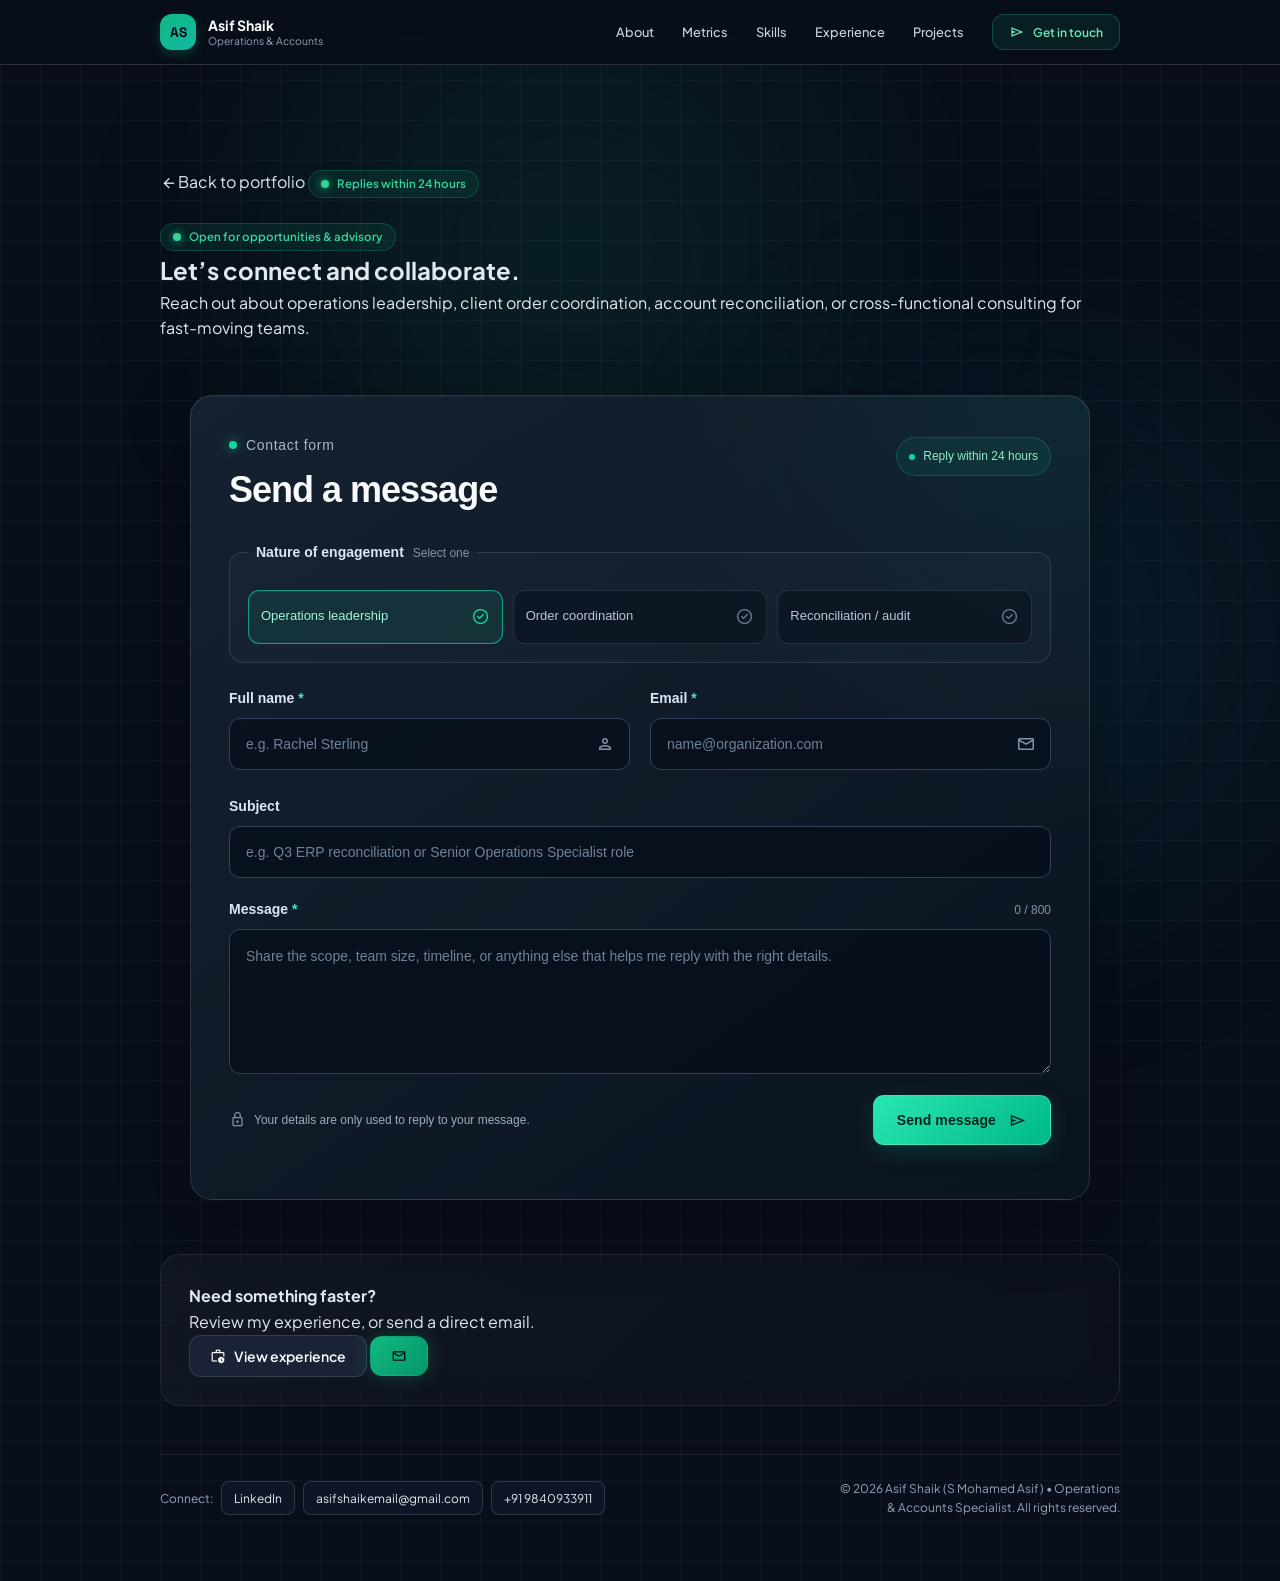
==== contact.html @ ea8ba6cc "Add files via upload" ====
<!DOCTYPE html>
<html lang="en">
<head>
  <meta charset="utf-8">
  <meta name="viewport" content="width=device-width, initial-scale=1">
  <title>Contact | Asif Shaik – Operations &amp; Accounts Specialist</title>
  <meta name="description" content="Get in touch with Asif Shaik for operations leadership, order coordination, or reconciliation work.">

  <link rel="preconnect" href="https://fonts.googleapis.com">
  <link rel="preconnect" href="https://fonts.gstatic.com" crossorigin>
  <link href="https://fonts.googleapis.com/css2?family=Plus+Jakarta+Sans:wght@400;500;600;700;800&family=Space+Grotesk:wght@500;600;700&display=swap" rel="stylesheet">
  <link href="https://fonts.googleapis.com/css2?family=Material+Symbols+Outlined:wght,FILL@100..700,0..1&display=swap" rel="stylesheet">
  <link rel="stylesheet" href="style.css">
  <escape><link rel="stylesheet" href="contact_form.css"></escape>
</head>
<body>
  <a class="skip-link" href="#main">Skip to content</a>
  <div class="glow glow--emerald" aria-hidden="true"></div>
  <div class="glow glow--cyan" aria-hidden="true"></div>

  <!-- NAVBAR -->
  <nav class="navbar" aria-label="Main">
    <div class="navbar__inner container">
      <a class="brand" href="index.html">
        <span class="brand__logo">AS</span>
        <span class="brand__text">
          <strong>Asif Shaik</strong>
          <small>Operations &amp; Accounts</small>
        </span>
      </a>

      <ul class="nav-links" id="nav-links">
        <li><a href="index.html#about">About</a></li>
        <li><a href="index.html#metrics">Metrics</a></li>
        <li><a href="index.html#skills">Skills</a></li>
        <li><a href="index.html#experience">Experience</a></li>
        <li><a href="index.html#projects">Projects</a></li>
        <li class="nav-links__cta">
          <a class="btn btn--outline is-current" href="contact.html" aria-current="page">
            <span class="material-symbols-outlined" aria-hidden="true">send</span>Get in touch
          </a>
        </li>
      </ul>

      <button class="nav-toggle" id="nav-toggle" aria-expanded="false" aria-controls="nav-links" aria-label="Open menu">
        <span class="nav-toggle__bar"></span>
        <span class="nav-toggle__bar"></span>
        <span class="nav-toggle__bar"></span>
      </button>
    </div>
  </nav>

  <div class="container page">
    <main id="main" class="contact">

      <!-- Back link -->
      <div class="contact__top">
        <a class="back-link" href="index.html">
          <span class="material-symbols-outlined" aria-hidden="true">arrow_back</span>Back to portfolio
        </a>
        <span class="status-pill"><span class="status-pill__dot"></span>Replies within 24 hours</span>
      </div>

      <!-- Heading -->
      <section class="contact__intro">
        <span class="status-pill"><span class="status-pill__dot"></span>Open for opportunities &amp; advisory</span>
        <h1>Let’s connect and collaborate.</h1>
        <p>
          Reach out about operations leadership, client order coordination, account reconciliation,
          or cross-functional consulting for fast-moving teams.
        </p>
      </section>

      <!-- Form card -->
      <section class="card form-card" aria-labelledby="form-title">
        <div class="form-card__head">
          <div>
            <p class="form-card__eyebrow"><span class="dot"></span>Contact form</p>
            <h2 id="form-title">Send a message</h2>
          </div>
          <span class="form-card__tag">Reply within 24 hours</span>
        </div>

        <form id="contactForm" novalidate>
          <!-- Nature of engagement -->
          <fieldset class="field field--choices">
            <legend class="field__label">Nature of engagement <span class="field__hint">Select one</span></legend>
            <div class="choices">
              <input type="radio" name="inquiry_type" id="inq-ops" value="Operations Leadership" checked>
              <label for="inq-ops"><span>Operations leadership</span><span class="material-symbols-outlined" aria-hidden="true">check_circle</span></label>

              <input type="radio" name="inquiry_type" id="inq-orders" value="Order Coordination">
              <label for="inq-orders"><span>Order coordination</span><span class="material-symbols-outlined" aria-hidden="true">check_circle</span></label>

              <input type="radio" name="inquiry_type" id="inq-accounts" value="Reconciliation / Audit">
              <label for="inq-accounts"><span>Reconciliation / audit</span><span class="material-symbols-outlined" aria-hidden="true">check_circle</span></label>
            </div>
          </fieldset>

          <!-- Name + email -->
          <div class="field-row">
            <div class="field">
              <label class="field__label" for="fullName">Full name <span class="req" aria-hidden="true">*</span></label>
              <div class="input-wrap">
                <input id="fullName" name="fullName" type="text" placeholder="e.g. Rachel Sterling" autocomplete="name" required>
                <span class="material-symbols-outlined" aria-hidden="true">person</span>
              </div>
              <p class="field__error" id="err-fullName" role="alert"></p>
            </div>

            <div class="field">
              <label class="field__label" for="emailAddress">Email <span class="req" aria-hidden="true">*</span></label>
              <div class="input-wrap">
                <input id="emailAddress" name="emailAddress" type="email" placeholder="name@organization.com" autocomplete="email" required>
                <span class="material-symbols-outlined" aria-hidden="true">mail</span>
              </div>
              <p class="field__error" id="err-emailAddress" role="alert"></p>
            </div>
          </div>

          <!-- Subject -->
          <div class="field">
            <label class="field__label" for="subjectInput">Subject</label>
            <div class="input-wrap">
              <input id="subjectInput" name="subjectInput" type="text" placeholder="e.g. Q3 ERP reconciliation or Senior Operations Specialist role">
            </div>
          </div>

          <!-- Message -->
          <div class="field">
            <div class="field__label field__label--split">
              <label for="messageBody">Message <span class="req" aria-hidden="true">*</span></label>
              <span class="counter" id="charCounter" aria-live="off">0 / 800</span>
            </div>
            <div class="input-wrap">
              <textarea id="messageBody" name="messageBody" rows="5" maxlength="800" placeholder="Share the scope, team size, timeline, or anything else that helps me reply with the right details." required></textarea>
            </div>
            <p class="field__error" id="err-messageBody" role="alert"></p>
          </div>

          <!-- Honeypot: real visitors never see or fill this -->
          <div class="hp" aria-hidden="true">
            <label for="website">Leave this field empty</label>
            <input id="website" name="website" type="text" tabindex="-1" autocomplete="off">
          </div>

          <div class="form-actions">
            <p class="privacy"><span class="material-symbols-outlined" aria-hidden="true">lock</span>Your details are only used to reply to your message.</p>
            <button class="btn btn--primary btn--submit" id="submitBtn" type="submit">
              <span class="btn__label">Send message</span>
              <span class="material-symbols-outlined btn__icon" aria-hidden="true">send</span>
            </button>
          </div>

          <p class="form-status" id="formStatus" role="status" aria-live="polite"></p>
        </form>

    
      </section>

      <!-- Quick links -->
      <section class="card quick">
        <div class="quick__text">
          <span class="quick__logo"></span>
          <div>
            <strong>Need something faster?</strong>
            <p>Review my experience, or send a direct email.</p>
          </div>
        </div>
        <div class="quick__actions">
          <a class="btn btn--secondary" href="index.html#experience"><span class="material-symbols-outlined" aria-hidden="true">work_history</span>View experience</a>
          <a class="btn btn--primary" href="mailto:asifshaikemail@gmail.com?subject=Direct%20Inquiry"><span class="material-symbols-outlined" aria-hidden="true">mail</span></a>
        </div>
      </section>
    </main>

    <!-- FOOTER -->
    <footer class="footer">
      <div class="footer__links">
        <span>Connect:</span>
        <a class="chip-link" href="https://linkedin.com/in/asifshaik4142a816" target="_blank" rel="noopener noreferrer">LinkedIn</a>
        <a class="chip-link" href="mailto:asifshaikemail@gmail.com">asifshaikemail@gmail.com</a>
        <a class="chip-link" href="tel:+919840933911">+91 9840933911</a>
      </div>
      <p>&copy; 2026 Asif Shaik (S Mohamed Asif) &bull; Operations &amp; Accounts Specialist. All rights reserved.</p>
    </footer>
  </div>

  <!-- Success / error toast -->
  <div class="toast" id="toast" role="status" aria-live="polite" hidden>
    <span class="toast__icon"><span class="material-symbols-outlined" id="toastIcon" aria-hidden="true">check_circle</span></span>
    <div>
      <strong id="toastTitle">Message received</strong>
      <p id="toastText">Asif will reply within 24 hours.</p>
    </div>
  </div>

  <script src="script.js"></script>
  <script src="contact.js"></script>
</body>
</html>
---- style.css ----
/* ==========================================================
   Executive Analyst Portfolio – plain CSS
   Based on the Stitch design (dark slate, emerald + cyan glow)
   ========================================================== */

:root {
  --bg: #080e1a;
  --surface: #0f172a;
  --text: #e2e8f0;
  --text-strong: #ffffff;
  --muted: #94a3b8;
  --faint: #475569;

  --emerald: #10b981;
  --emerald-light: #34d399;
  --cyan: #06b6d4;
  --cyan-light: #22d3ee;

  --border: rgba(255, 255, 255, 0.08);
  --border-strong: rgba(255, 255, 255, 0.14);

  --font-body: "Plus Jakarta Sans", system-ui, sans-serif;
  --font-display: "Space Grotesk", "Plus Jakarta Sans", system-ui, sans-serif;

  --radius-sm: 0.5rem;
  --radius-md: 0.75rem;
  --radius-lg: 1rem;

  --ease: cubic-bezier(0.16, 1, 0.3, 1);
  --focus-ring: 0 0 0 3px rgba(6, 182, 212, 0.35);
  --nav-height: 64px;
}

/* ---------- Reset / base ---------- */
*, *::before, *::after { box-sizing: border-box; }

html {
  scroll-behavior: smooth;
  scroll-padding-top: calc(var(--nav-height) + 16px);
}

body {
  margin: 0;
  min-height: 100vh;
  overflow-x: hidden;
  background-color: var(--bg);
  background-image:
    linear-gradient(to right, rgba(255, 255, 255, 0.03) 1px, transparent 1px),
    linear-gradient(to bottom, rgba(255, 255, 255, 0.03) 1px, transparent 1px);
  background-size: 40px 40px;
  color: var(--text);
  font-family: var(--font-body);
  font-size: 1rem;
  line-height: 1.6;
  -webkit-font-smoothing: antialiased;
}

::selection { background: rgba(16, 185, 129, 0.3); color: #6ee7b7; }

h1, h2, h3, p, ul { margin: 0; padding: 0; }
ul { list-style: none; }
a { color: inherit; text-decoration: none; }
img { max-width: 100%; display: block; }

.material-symbols-outlined {
  font-size: 1.1rem;
  line-height: 1;
  vertical-align: middle;
  user-select: none;
}

.container {
  width: 100%;
  max-width: 64rem;
  margin-inline: auto;
  padding-inline: 1.25rem;
}

.page { padding-block: 2.5rem 3rem; }

/* ---------- Focus system ----------
   One shared rule: a smooth ring that fades in on keyboard focus. */
a, button, [tabindex="0"] {
  outline: 2px solid transparent;
  outline-offset: 3px;
  transition:
    outline-color 0.25s var(--ease),
    outline-offset 0.25s var(--ease),
    box-shadow 0.25s var(--ease),
    background-color 0.25s var(--ease),
    border-color 0.25s var(--ease),
    color 0.25s var(--ease),
    transform 0.25s var(--ease);
}

a:focus-visible,
button:focus-visible,
[tabindex="0"]:focus-visible {
  outline-color: var(--cyan);
  outline-offset: 4px;
  box-shadow: var(--focus-ring);
}

.skip-link {
  position: fixed;
  top: 0.75rem;
  left: 0.75rem;
  z-index: 100;
  padding: 0.6rem 1rem;
  border-radius: var(--radius-sm);
  background: var(--emerald);
  color: #022c22;
  font-weight: 700;
  transform: translateY(-200%);
}
.skip-link:focus { transform: translateY(0); }

/* ---------- Ambient glows ---------- */
.glow {
  position: fixed;
  z-index: -1;
  border-radius: 50%;
  filter: blur(128px);
  pointer-events: none;
}
.glow--emerald { top: 0; left: 25%; width: 500px; height: 500px; background: rgba(16, 185, 129, 0.1); }
.glow--cyan { bottom: 2.5rem; right: 2.5rem; width: 450px; height: 450px; background: rgba(6, 182, 212, 0.1); }

/* ==========================================================
   NAVBAR (responsive)
   ========================================================== */
.navbar {
  position: sticky;
  top: 0;
  z-index: 50;
  background: rgba(8, 14, 26, 0.8);
  -webkit-backdrop-filter: blur(20px);
  backdrop-filter: blur(20px);
  border-bottom: 1px solid var(--border-strong);
}

.navbar__inner {
  min-height: var(--nav-height);
  display: flex;
  align-items: center;
  justify-content: space-between;
  gap: 1rem;
}

.brand { display: flex; align-items: center; gap: 0.75rem; border-radius: var(--radius-md); }
.brand__logo {
  display: grid;
  place-items: center;
  width: 2.25rem;
  height: 2.25rem;
  border-radius: var(--radius-md);
  background: linear-gradient(135deg, var(--emerald), #14b8a6);
  color: #020617;
  font: 700 0.85rem var(--font-display);
  box-shadow: 0 4px 12px rgba(16, 185, 129, 0.25);
  transition: transform 0.3s var(--ease);
}
.brand__text { display: flex; flex-direction: column; line-height: 1.15; }
.brand__text strong { color: var(--text-strong); font-size: 0.875rem; transition: color 0.25s; }
.brand__text small { color: var(--muted); font-size: 0.65rem; margin-top: 2px; }
.brand:hover .brand__logo, .brand:focus-visible .brand__logo { transform: scale(1.08); }
.brand:hover strong, .brand:focus-visible strong { color: var(--emerald-light); }

/* Nav links: base = mobile dropdown panel */
.nav-links {
  position: absolute;
  top: 100%;
  left: 0;
  right: 0;
  display: flex;
  flex-direction: column;
  gap: 0.25rem;
  padding: 0.75rem 1.25rem 1.25rem;
  background: rgba(8, 14, 26, 0.97);
  border-bottom: 1px solid var(--border-strong);
  /* hidden state */
  opacity: 0;
  visibility: hidden;
  transform: translateY(-8px);
  transition: opacity 0.3s var(--ease), transform 0.3s var(--ease), visibility 0s linear 0.3s;
}
.nav-links.is-open {
  opacity: 1;
  visibility: visible;
  transform: translateY(0);
  transition-delay: 0s;
}

.nav-links a:not(.btn) {
  position: relative;
  display: block;
  padding: 0.75rem 0.5rem;
  border-radius: var(--radius-sm);
  color: #cbd5e1;
  font-size: 0.95rem;
  font-weight: 500;
}
.nav-links a:not(.btn):hover,
.nav-links a:not(.btn):focus-visible {
  color: var(--emerald-light);
  background: rgba(255, 255, 255, 0.04);
}
.nav-links__cta { margin-top: 0.5rem; }
.nav-links__cta .btn { width: 100%; }

/* Hamburger */
.nav-toggle {
  display: inline-flex;
  flex-direction: column;
  justify-content: center;
  align-items: center;
  gap: 5px;
  width: 2.75rem;
  height: 2.75rem;
  border: 1px solid var(--border-strong);
  border-radius: var(--radius-md);
  background: rgba(255, 255, 255, 0.03);
  cursor: pointer;
}
.nav-toggle:hover { border-color: rgba(16, 185, 129, 0.5); background: rgba(16, 185, 129, 0.08); }
.nav-toggle__bar {
  display: block;
  width: 1.25rem;
  height: 2px;
  border-radius: 2px;
  background: var(--text);
  transition: transform 0.3s var(--ease), opacity 0.2s;
}
.nav-toggle[aria-expanded="true"] .nav-toggle__bar:nth-child(1) { transform: translateY(7px) rotate(45deg); }
.nav-toggle[aria-expanded="true"] .nav-toggle__bar:nth-child(2) { opacity: 0; }
.nav-toggle[aria-expanded="true"] .nav-toggle__bar:nth-child(3) { transform: translateY(-7px) rotate(-45deg); }

/* Desktop navbar */
@media (min-width: 768px) {
  .nav-toggle { display: none; }

  .nav-links {
    position: static;
    flex-direction: row;
    align-items: center;
    gap: 0.25rem;
    padding: 0;
    background: none;
    border: 0;
    opacity: 1;
    visibility: visible;
    transform: none;
  }
  .nav-links a:not(.btn) { padding: 0.5rem 0.75rem; font-size: 0.8rem; }

  /* animated underline on hover/focus */
  .nav-links a:not(.btn)::after {
    content: "";
    position: absolute;
    left: 0.75rem;
    right: 0.75rem;
    bottom: 0.2rem;
    height: 2px;
    border-radius: 2px;
    background: var(--emerald);
    transform: scaleX(0);
    transform-origin: left;
    transition: transform 0.3s var(--ease);
  }
  .nav-links a:not(.btn):hover::after,
  .nav-links a:not(.btn):focus-visible::after { transform: scaleX(1); }

  .nav-links__cta { margin: 0 0 0 0.75rem; }
  .nav-links__cta .btn { width: auto; }
}

/* ==========================================================
   Buttons
   ========================================================== */
.btn {
  display: inline-flex;
  align-items: center;
  justify-content: center;
  gap: 0.5rem;
  padding: 0.7rem 1.25rem;
  border-radius: var(--radius-md);
  border: 1px solid transparent;
  font: 600 0.875rem var(--font-body);
  cursor: pointer;
}
.btn .material-symbols-outlined { font-size: 1rem; transition: transform 0.3s var(--ease); }

.btn--primary {
  background: linear-gradient(135deg, var(--emerald), #059669);
  color: #020617;
  box-shadow: 0 0 20px rgba(16, 185, 129, 0.25);
}
.btn--primary:hover, .btn--primary:focus-visible {
  filter: brightness(1.1);
  box-shadow: 0 0 32px rgba(16, 185, 129, 0.45);
  transform: translateY(-2px);
}

.btn--secondary {
  background: rgba(30, 41, 59, 0.8);
  border-color: rgba(255, 255, 255, 0.12);
  color: #f8fafc;
}
.btn--secondary:hover, .btn--secondary:focus-visible {
  border-color: rgba(6, 182, 212, 0.5);
  color: var(--cyan-light);
  transform: translateY(-2px);
}
.btn--secondary:hover .material-symbols-outlined { transform: translateY(3px); }

.btn--outline {
  padding: 0.55rem 1rem;
  background: rgba(16, 185, 129, 0.1);
  border-color: rgba(16, 185, 129, 0.3);
  color: #6ee7b7;
  font-size: 0.75rem;
}
.btn--outline:hover, .btn--outline:focus-visible { background: var(--emerald); color: #020617; }
.btn--outline:hover .material-symbols-outlined { transform: translateX(2px) rotate(-12deg); }

/* ==========================================================
   Hero
   ========================================================== */
.hero {
  display: grid;
  gap: 2rem;
  padding-bottom: 2.5rem;
  border-bottom: 1px solid var(--border-strong);
}

.status-pill {
  display: inline-flex;
  align-items: center;
  gap: 0.5rem;
  padding: 0.25rem 0.75rem;
  border-radius: 999px;
  background: rgba(16, 185, 129, 0.1);
  border: 1px solid rgba(16, 185, 129, 0.25);
  color: var(--emerald-light);
  font-size: 0.72rem;
  font-weight: 600;
}
.status-pill__dot {
  width: 8px;
  height: 8px;
  border-radius: 50%;
  background: var(--emerald-light);
  box-shadow: 0 0 8px var(--emerald);
  animation: pulse 2s ease-in-out infinite;
}
@keyframes pulse { 50% { opacity: 0.35; transform: scale(0.8); } }

.hero h1 {
  margin-top: 1rem;
  font: 700 clamp(2.5rem, 8vw, 3.75rem) / 1.05 var(--font-display);
  letter-spacing: -0.02em;
  color: var(--text-strong);
}
.hero__sub { margin-top: 0.5rem; color: var(--muted); }
.hero__sub span { color: var(--emerald-light); font-weight: 500; }
.hero__actions { display: flex; flex-wrap: wrap; gap: 0.75rem; margin-top: 1.5rem; }

/* ==========================================================
   Cards
   ========================================================== */
.card, .contact-card {
  background: linear-gradient(135deg, rgba(255, 255, 255, 0.04), rgba(255, 255, 255, 0.01));
  -webkit-backdrop-filter: blur(16px);
  backdrop-filter: blur(16px);
  border: 1px solid var(--border);
  border-radius: 1.25rem;
  padding: 1.5rem;
  transition: border-color 0.3s var(--ease), box-shadow 0.3s var(--ease), transform 0.3s var(--ease);
}
.card:hover, .card:focus-within, .contact-card:hover, .contact-card:focus-within {
  border-color: rgba(16, 185, 129, 0.35);
  box-shadow: 0 10px 30px -10px rgba(16, 185, 129, 0.18);
}
.card--glow { box-shadow: 0 0 45px -10px rgba(16, 185, 129, 0.2); }

.card-title, .section-title {
  display: flex;
  align-items: center;
  gap: 0.5rem;
  color: var(--emerald-light);
  font: 700 0.8rem var(--font-body);
  letter-spacing: 0.02em;
}
.card-title--cyan { color: var(--cyan-light); }
.section-title { margin-bottom: 1rem; }

.contact-card { padding: 1.25rem; }
.contact-card ul { display: grid; gap: 0.25rem; margin-top: 0.75rem; }
.contact-card li { display: flex; align-items: center; gap: 0.6rem; font-size: 0.8rem; color: #cbd5e1; padding: 0.4rem 0.5rem; }
.contact-card li a { display: flex; align-items: center; gap: 0.6rem; width: 100%; margin: -0.4rem -0.5rem; padding: 0.4rem 0.5rem; border-radius: var(--radius-sm); }
.contact-card li a:hover, .contact-card li a:focus-visible { background: rgba(255, 255, 255, 0.05); color: var(--emerald-light); }
.contact-card .material-symbols-outlined { color: var(--emerald-light); font-size: 1rem; }

main { display: grid; gap: 1.5rem; margin-top: 2.5rem; }
.stack { display: grid; gap: 1.25rem; }

.summary { margin-top: 1rem; max-width: 70ch; font-size: 1.05rem; line-height: 1.75; color: #e2e8f0; }

/* ---------- Metrics ---------- */
.metrics { display: grid; grid-template-columns: repeat(2, 1fr); gap: 1rem; }
.metric { display: flex; flex-direction: column; gap: 0.35rem; padding: 1.1rem; }
.metric:hover, .metric:focus-visible { transform: translateY(-3px); border-color: rgba(16, 185, 129, 0.45); }
.metric__icon {
  display: grid;
  place-items: center;
  width: 2rem;
  height: 2rem;
  margin-bottom: 0.5rem;
  border-radius: var(--radius-sm);
  background: rgba(16, 185, 129, 0.12);
  color: var(--emerald-light);
}
.metric strong { font: 700 clamp(1.6rem, 5vw, 2rem) var(--font-display); color: var(--text-strong); }
.metric > span:last-child { color: var(--muted); font-size: 0.75rem; line-height: 1.4; }

/* ---------- Skills + chips ---------- */
.skills { display: grid; gap: 1.5rem; margin-top: 1.25rem; }
.skill-group h3 { display: flex; align-items: center; gap: 0.4rem; margin-bottom: 0.65rem; color: var(--muted); font: 600 0.72rem var(--font-body); letter-spacing: 0.04em; }

.chips { display: flex; flex-wrap: wrap; gap: 0.5rem; }
.chips li {
  padding: 0.35rem 0.7rem;
  border-radius: var(--radius-sm);
  background: rgba(15, 23, 42, 0.9);
  border: 1px solid rgba(255, 255, 255, 0.08);
  color: #cbd5e1;
  font-size: 0.75rem;
  cursor: default;
}
.chips li:hover, .chips li:focus-visible {
  transform: translateY(-2px);
  border-color: rgba(6, 182, 212, 0.5);
  color: var(--cyan-light);
}
.chips .chip--emerald { background: rgba(16, 185, 129, 0.12); border-color: rgba(16, 185, 129, 0.3); color: #6ee7b7; }
.chips .chip--cyan { background: rgba(6, 182, 212, 0.1); border-color: rgba(6, 182, 212, 0.3); color: var(--cyan-light); }

/* ---------- Experience ---------- */
.job__head { display: flex; flex-direction: column; align-items: flex-start; gap: 0.75rem; }
.job h3 { color: var(--text-strong); font: 700 1.1rem / 1.35 var(--font-display); }
.job__org { display: flex; flex-wrap: wrap; align-items: center; gap: 0.4rem; margin-top: 0.35rem; color: var(--emerald-light); font-size: 0.85rem; }
.job__org i { color: var(--faint); font-style: normal; }
.job__org .material-symbols-outlined { font-size: 1rem; }

.date-pill {
  flex-shrink: 0;
  padding: 0.25rem 0.75rem;
  border-radius: 999px;
  background: rgba(16, 185, 129, 0.1);
  border: 1px solid rgba(16, 185, 129, 0.3);
  color: var(--emerald-light);
  font-size: 0.7rem;
  font-weight: 600;
}
.date-pill--cyan { background: rgba(6, 182, 212, 0.1); border-color: rgba(6, 182, 212, 0.3); color: var(--cyan-light); }

.ticks { display: grid; gap: 0.75rem; margin-top: 1.25rem; }
.ticks li { display: flex; gap: 0.65rem; font-size: 0.875rem; color: #cbd5e1; line-height: 1.6; }
.ticks .material-symbols-outlined { margin-top: 0.2rem; color: var(--emerald); font-size: 1rem; flex-shrink: 0; }
.ticks strong { color: var(--text-strong); }

/* ---------- Education ---------- */
.edu__degree { margin-top: 1rem; color: var(--text-strong); font: 700 1.35rem / 1.3 var(--font-display); }
.edu__school { margin-top: 0.25rem; color: var(--emerald-light); font-size: 0.9rem; }
.label { margin: 1.25rem 0 0.6rem; color: var(--muted); font-size: 0.72rem; font-weight: 600; }

/* ---------- Projects + interests ---------- */
.split { display: grid; gap: 1.5rem; }
.split__head { display: flex; align-items: center; justify-content: space-between; margin-bottom: 1rem; }
.split__deco { color: var(--faint); }

.tile {
  display: flex;
  align-items: center;
  gap: 0.85rem;
  margin-top: 0.75rem;
  padding: 0.85rem;
  border-radius: var(--radius-lg);
  background: rgba(15, 23, 42, 0.7);
  border: 1px solid rgba(255, 255, 255, 0.07);
  font-size: 0.875rem;
  color: #e2e8f0;
}
.tile:hover, .tile:focus-visible, a.tile:focus-visible { border-color: rgba(6, 182, 212, 0.45); transform: translateX(3px); }
.tile--link:hover .tile__demo, .tile--link:focus-visible .tile__demo { color: var(--cyan-light); }

.tile__icon {
  display: grid;
  place-items: center;
  flex-shrink: 0;
  width: 2.25rem;
  height: 2.25rem;
  border-radius: var(--radius-md);
  background: rgba(16, 185, 129, 0.12);
  color: var(--emerald-light);
}
.tile__icon--cyan { background: rgba(6, 182, 212, 0.12); color: var(--cyan-light); }
.tile__text { display: flex; flex-direction: column; gap: 0.15rem; flex: 1; min-width: 0; }
.tile__text strong { color: var(--text-strong); font-size: 0.9rem; }
.tile__text small { color: var(--muted); font-size: 0.75rem; line-height: 1.45; }
.tile__demo { display: inline-flex; align-items: center; gap: 0.25rem; color: var(--emerald-light); font-size: 0.75rem; font-weight: 600; transition: color 0.25s; }
.tile__demo .material-symbols-outlined { font-size: 0.9rem; }

.interests { display: grid; margin-top: 0.25rem; }
.note { display: flex; align-items: center; gap: 0.5rem; margin-top: 1.25rem; color: var(--muted); font-size: 0.75rem; }

/* ---------- Footer ---------- */
.footer { display: grid; gap: 1rem; margin-top: 3rem; padding-top: 1.5rem; border-top: 1px solid var(--border); color: var(--muted); font-size: 0.75rem; }
.footer__links { display: flex; flex-wrap: wrap; align-items: center; gap: 0.5rem; }
.chip-link {
  padding: 0.4rem 0.75rem;
  border-radius: var(--radius-sm);
  background: rgba(15, 23, 42, 0.9);
  border: 1px solid var(--border-strong);
  color: #e2e8f0;
}
.chip-link:hover, .chip-link:focus-visible { border-color: rgba(16, 185, 129, 0.5); color: var(--emerald-light); transform: translateY(-2px); }

/* ==========================================================
   Responsive breakpoints
   ========================================================== */
@media (min-width: 640px) {
  .container { padding-inline: 2rem; }
  .job__head { flex-direction: row; justify-content: space-between; align-items: flex-start; }
  .skills { grid-template-columns: 1fr 1fr; gap: 1.75rem 2rem; }
  .footer { grid-template-columns: 1fr auto; align-items: center; }
  .footer p { text-align: right; max-width: 32ch; }
}

@media (min-width: 768px) {
  .page { padding-block: 4rem; }
  .hero { grid-template-columns: 1fr minmax(15rem, 18rem); align-items: start; }
  .metrics { grid-template-columns: repeat(4, 1fr); }
  .card { padding: 1.75rem; }
}

@media (min-width: 900px) {
  .split { grid-template-columns: 1.15fr 1fr; }
}

/* ---------- Reduced motion ---------- */
@media (prefers-reduced-motion: reduce) {
  html { scroll-behavior: auto; }
  *, *::before, *::after {
    animation-duration: 0.01ms !important;
    animation-iteration-count: 1 !important;
    transition-duration: 0.01ms !important;
  }
}
---- contact_form.css ----
/* =========================================
   CONTACT FORM — PREMIUM DARK GLASS DESIGN
   HTML remains unchanged
   ========================================= */

.form-card {
    --accent: #10d6a0;
    --accent-dark: #00a980;
    --text-primary: #f1f5fb;
    --text-secondary: #a8b6c9;
    --border-color: rgba(157, 177, 202, 0.19);

    position: relative;
    width: 100%;
    max-width: 900px;
    margin: 30px auto;
    padding: clamp(22px, 4vw, 38px);

    color: var(--text-primary);
    background:
        radial-gradient(
            circle at 100% 0%,
            rgba(16, 214, 160, 0.07),
            transparent 35%
        ),
        linear-gradient(
            145deg,
            rgba(21, 34, 49, 0.97),
            rgba(11, 20, 33, 0.98)
        );

    border: 1px solid var(--border-color);
    border-radius: 22px;

    box-shadow:
        0 25px 70px rgba(0, 0, 0, 0.30),
        inset 0 1px 0 rgba(255, 255, 255, 0.035);

    overflow: hidden;
    box-sizing: border-box;
    font-family: "Inter", "Segoe UI", sans-serif;
}

.form-card *,
.form-card *::before,
.form-card *::after {
    box-sizing: border-box;
}

/* =========================================
   HEADER
   ========================================= */

.form-card__head {
    display: flex;
    align-items: flex-start;
    justify-content: space-between;
    gap: 18px;
    margin-bottom: 30px;
}

.form-card__eyebrow {
    display: flex;
    align-items: center;
    gap: 9px;
    margin: 0 0 12px;

    color: var(--text-secondary);
    font-size: 14px;
    font-weight: 500;
    letter-spacing: 0.7px;
}

.form-card__eyebrow .dot {
    width: 8px;
    height: 8px;
    flex-shrink: 0;
    background: var(--accent);
    border-radius: 50%;
    box-shadow: 0 0 12px rgba(16, 214, 160, 0.65);
}

.form-card__head h2 {
    margin: 0;
    color: #f8fafc;
    font-size: clamp(27px, 4vw, 36px);
    font-weight: 700;
    line-height: 1.2;
    letter-spacing: -1px;
}

.form-card__tag {
    display: inline-flex;
    align-items: center;
    gap: 8px;
    flex-shrink: 0;

    padding: 9px 12px;
    margin-top: 3px;

    color: #8debd0;
    background: rgba(16, 214, 160, 0.075);
    border: 1px solid rgba(16, 214, 160, 0.20);
    border-radius: 30px;

    font-size: 12px;
    font-weight: 500;
}

.form-card__tag::before {
    content: "";
    width: 6px;
    height: 6px;
    background: var(--accent);
    border-radius: 50%;
}

/* =========================================
   FIELD LAYOUT
   ========================================= */

#contactForm {
    width: 100%;
    margin: 0;
}

#contactForm .field {
    min-width: 0;
    margin: 0 0 21px;
}

#contactForm .field-row {
    display: grid;
    grid-template-columns: repeat(2, minmax(0, 1fr));
    gap: 20px;
}

#contactForm .field__label {
    display: block;
    margin: 0 0 9px;

    color: #dce6f3;
    font-size: 14px;
    font-weight: 600;
    line-height: 1.5;
}

#contactForm .field__hint {
    margin-left: 5px;
    color: #8292a8;
    font-size: 12px;
    font-weight: 400;
}

#contactForm .req {
    color: #45e6b8;
}

#contactForm .field__label--split {
    display: flex;
    align-items: center;
    justify-content: space-between;
    gap: 12px;
}

#contactForm .field__label--split label {
    color: #dce6f3;
    font-size: 14px;
    font-weight: 600;
}

/* =========================================
   ENGAGEMENT CHOICES
   ========================================= */

#contactForm .field--choices {
    padding: 18px;
    margin-bottom: 25px;

    border: 1px solid var(--border-color);
    border-radius: 14px;
    background: rgba(255, 255, 255, 0.018);
}

#contactForm .field--choices legend {
    padding: 0 8px;
}

#contactForm .choices {
    display: grid;
    grid-template-columns: repeat(3, minmax(0, 1fr));
    gap: 10px;
}

/* Hide native radio controls visually but keep them accessible */
#contactForm .choices input[type="radio"] {
    position: absolute;
    width: 1px;
    height: 1px;
    margin: -1px;
    overflow: hidden;
    clip: rect(0, 0, 0, 0);
    white-space: nowrap;
    clip-path: inset(50%);
}

#contactForm .choices label {
    display: flex;
    align-items: center;
    justify-content: space-between;
    gap: 8px;

    min-width: 0;
    min-height: 54px;
    padding: 12px;

    color: #bac7d8;
    background: rgba(8, 16, 29, 0.55);
    border: 1px solid rgba(157, 177, 202, 0.17);
    border-radius: 11px;

    font-size: 13px;
    font-weight: 500;
    line-height: 1.45;
    cursor: pointer;

    transition:
        background 0.2s ease,
        border-color 0.2s ease,
        color 0.2s ease,
        transform 0.2s ease;
}

#contactForm .choices label:hover {
    color: #f3f8ff;
    border-color: rgba(16, 214, 160, 0.45);
    transform: translateY(-1px);
}

#contactForm .choices label .material-symbols-outlined {
    flex-shrink: 0;
    color: #66788d;
    font-size: 19px;
    transition: color 0.2s ease;
}

/* Selected radio card */
#contactForm .choices input[type="radio"]:checked + label {
    color: #a3f4dc;
    background: rgba(16, 214, 160, 0.09);
    border-color: rgba(16, 214, 160, 0.65);
    box-shadow: inset 0 0 0 1px rgba(16, 214, 160, 0.06);
}

#contactForm .choices input[type="radio"]:checked + label
.material-symbols-outlined {
    color: var(--accent);
}

/* Keyboard navigation */
#contactForm .choices input[type="radio"]:focus-visible + label {
    outline: 2px solid var(--accent);
    outline-offset: 3px;
}

/* =========================================
   INPUTS AND TEXTAREA
   ========================================= */

#contactForm .input-wrap {
    position: relative;
    width: 100%;
}

#contactForm .input-wrap input,
#contactForm .input-wrap textarea {
    display: block;
    width: 100%;
    min-width: 0;
    margin: 0;
    padding: 14px 16px;

    color: #f1f5f9;
    background: rgba(5, 13, 24, 0.68);
    border: 1px solid #304158;
    border-radius: 11px;
    outline: none;

    font-family: inherit;
    font-size: 14px;
    line-height: 1.6;

    transition:
        border-color 0.22s ease,
        background 0.22s ease,
        box-shadow 0.22s ease;
}

#contactForm .input-wrap input {
    min-height: 50px;
    padding-right: 45px;
}

#contactForm .input-wrap textarea {
    min-height: 145px;
    padding: 15px 16px;
    resize: vertical;
}

#contactForm .input-wrap input::placeholder,
#contactForm .input-wrap textarea::placeholder {
    color: #708197;
    opacity: 1;
}

/* Input focus */
#contactForm .input-wrap input:focus,
#contactForm .input-wrap textarea:focus {
    color: #ffffff;
    background: rgba(7, 20, 31, 0.95);
    border-color: var(--accent);

    box-shadow:
        0 0 0 3px rgba(16, 214, 160, 0.10),
        0 4px 16px rgba(0, 0, 0, 0.10);
}

/* Input icons */
#contactForm .input-wrap > .material-symbols-outlined {
    position: absolute;
    top: 50%;
    right: 15px;
    transform: translateY(-50%);

    color: #8193aa;
    font-size: 20px;
    pointer-events: none;
    transition: color 0.2s ease;
}

#contactForm .input-wrap:focus-within > .material-symbols-outlined {
    color: var(--accent);
}

/* =========================================
   CHARACTER COUNTER AND VALIDATION
   ========================================= */

#contactForm .counter {
    color: #8292a8;
    font-size: 12px;
    font-weight: 500;
    white-space: nowrap;
}

#contactForm .field__error {
    min-height: 0;
    margin: 5px 0 0;
    color: #ff9eaa;
    font-size: 12px;
}

#contactForm .field__error:not(:empty) {
    padding: 3px 0;
}

#contactForm .input-wrap input[aria-invalid="true"],
#contactForm .input-wrap textarea[aria-invalid="true"] {
    border-color: #fb7185;
    box-shadow: 0 0 0 3px rgba(251, 113, 133, 0.09);
}

/* =========================================
   HONEYPOT
   ========================================= */

#contactForm .hp {
    position: absolute !important;
    left: -10000px !important;
    width: 1px !important;
    height: 1px !important;
    overflow: hidden !important;
}

/* =========================================
   PRIVACY AND SUBMIT BUTTON
   ========================================= */

#contactForm .form-actions {
    display: flex;
    align-items: center;
    justify-content: space-between;
    flex-wrap: wrap;
    gap: 18px;
    margin-top: 8px;
}

#contactForm .privacy {
    display: flex;
    align-items: flex-start;
    gap: 8px;
    flex: 1 1 230px;

    margin: 0;
    color: #9bacc0;
    font-size: 12px;
    line-height: 1.7;
}

#contactForm .privacy .material-symbols-outlined {
    flex-shrink: 0;
    margin-top: 1px;
    color: #7c92aa;
    font-size: 17px;
}

/* Primary button */
#contactForm .btn--submit {
    display: inline-flex;
    align-items: center;
    justify-content: center;
    gap: 12px;

    min-height: 50px;
    padding: 14px 23px;

    color: #04241b;
    background: linear-gradient(135deg, #28e6b0, #00b88a);
    border: 1px solid rgba(116, 255, 216, 0.35);
    border-radius: 11px;

    font-family: inherit;
    font-size: 14px;
    font-weight: 700;
    letter-spacing: 0.1px;

    cursor: pointer;
    box-shadow: 0 7px 22px rgba(0, 200, 145, 0.16);

    transition:
        transform 0.2s ease,
        box-shadow 0.2s ease,
        filter 0.2s ease;
}

#contactForm .btn--submit:hover {
    transform: translateY(-2px);
    filter: brightness(1.08);
    box-shadow: 0 11px 28px rgba(0, 200, 145, 0.27);
}

#contactForm .btn--submit:active {
    transform: translateY(0);
}

#contactForm .btn--submit:focus-visible {
    outline: 2px solid #8cf5d5;
    outline-offset: 4px;
}

#contactForm .btn--submit:disabled {
    opacity: 0.65;
    cursor: not-allowed;
    transform: none;
}

#contactForm .btn__icon {
    font-size: 19px;
    transition: transform 0.2s ease;
}

#contactForm .btn--submit:hover .btn__icon {
    transform: translateX(3px);
}

/* Status message */
#contactForm .form-status {
    margin: 16px 0 0;
    color: #a8b6c9;
    font-size: 13px;
    line-height: 1.6;
}

/* =========================================
   LOCATION PANEL
   ========================================= */

.form-card .location-panel {
    display: flex;
    align-items: center;
    justify-content: space-between;
    flex-wrap: wrap;
    gap: 12px;

    margin-top: 30px;
    padding: 18px 20px;

    background: rgba(255, 255, 255, 0.025);
    border: 1px solid var(--border-color);
    border-radius: 13px;
}

.form-card .location-panel > div {
    display: flex;
    flex-wrap: wrap;
    align-items: center;
    gap: 7px;
}

.form-card .location-panel .label {
    color: #91a3b9;
    font-size: 13px;
}

.form-card .location-panel strong {
    color: #e5edf8;
    font-size: 13px;
    font-weight: 600;
}

.form-card .location-panel .coords {
    color: #7f91a8;
    font-size: 12px;
    font-variant-numeric: tabular-nums;
}

/* =========================================
   RESPONSIVE DESIGN
   ========================================= */

@media (max-width: 700px) {
    .form-card {
        margin: 18px auto;
        border-radius: 17px;
    }

    .form-card__head {
        flex-direction: column;
        gap: 14px;
        margin-bottom: 25px;
    }

    .form-card__tag {
        align-self: flex-start;
    }

    #contactForm .choices {
        grid-template-columns: 1fr;
    }

    #contactForm .choices label {
        min-height: 48px;
        font-size: 14px;
    }

    #contactForm .field-row {
        grid-template-columns: 1fr;
        gap: 0;
    }

    #contactForm .form-actions {
        align-items: stretch;
        flex-direction: column;
    }

    #contactForm .btn--submit {
        width: 100%;
    }

    .form-card .location-panel {
        align-items: flex-start;
        flex-direction: column;
    }
}

@media (max-width: 400px) {
    .form-card {
        padding: 19px 15px;
    }

    #contactForm .field--choices {
        padding: 13px;
    }

    .form-card__head h2 {
        font-size: 27px;
    }

    #contactForm .input-wrap input,
    #contactForm .input-wrap textarea {
        font-size: 13px;
    }
}

/* Respect reduced-motion preferences */
@media (prefers-reduced-motion: reduce) {
    .form-card *,
    .form-card *::before,
    .form-card *::after {
        scroll-behavior: auto !important;
        animation: none !important;
        transition: none !important;
    }
}
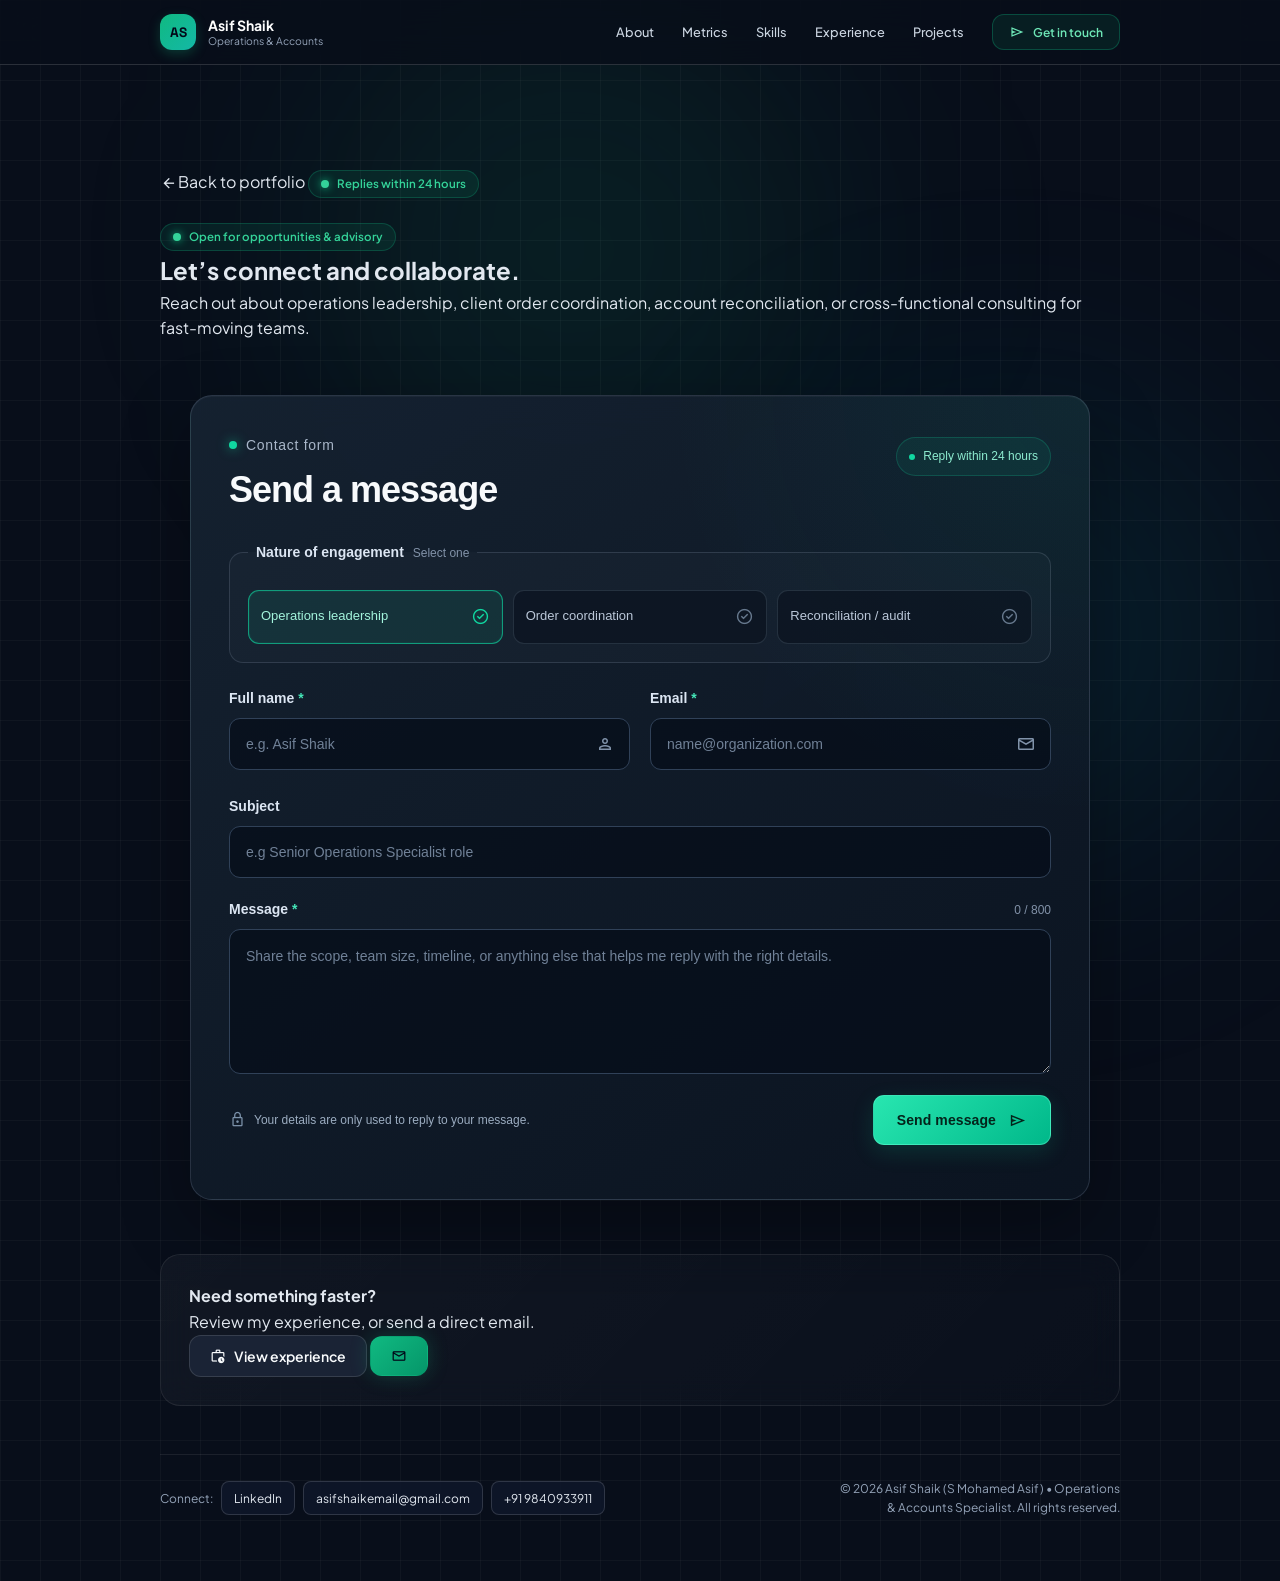
==== commit c60bf9dd: "Fix HTML formatting and structure in contact.html" ====
--- a/contact.html
+++ b/contact.html
@@ -102,7 +102,7 @@
             <div class="field">
               <label class="field__label" for="fullName">Full name <span class="req" aria-hidden="true">*</span></label>
               <div class="input-wrap">
-                <input id="fullName" name="fullName" type="text" placeholder="e.g. Rachel Sterling" autocomplete="name" required>
+                <input id="fullName" name="fullName" type="text" placeholder="e.g. Asif Shaik" autocomplete="name" required>
                 <span class="material-symbols-outlined" aria-hidden="true">person</span>
               </div>
               <p class="field__error" id="err-fullName" role="alert"></p>
@@ -122,7 +122,7 @@
           <div class="field">
             <label class="field__label" for="subjectInput">Subject</label>
             <div class="input-wrap">
-              <input id="subjectInput" name="subjectInput" type="text" placeholder="e.g. Q3 ERP reconciliation or Senior Operations Specialist role">
+              <input id="subjectInput" name="subjectInput" type="text" placeholder="e.g Senior Operations Specialist role">
             </div>
           </div>
 
@@ -198,4 +198,4 @@
   <script src="script.js"></script>
   <script src="contact.js"></script>
 </body>
-</html>+</html>
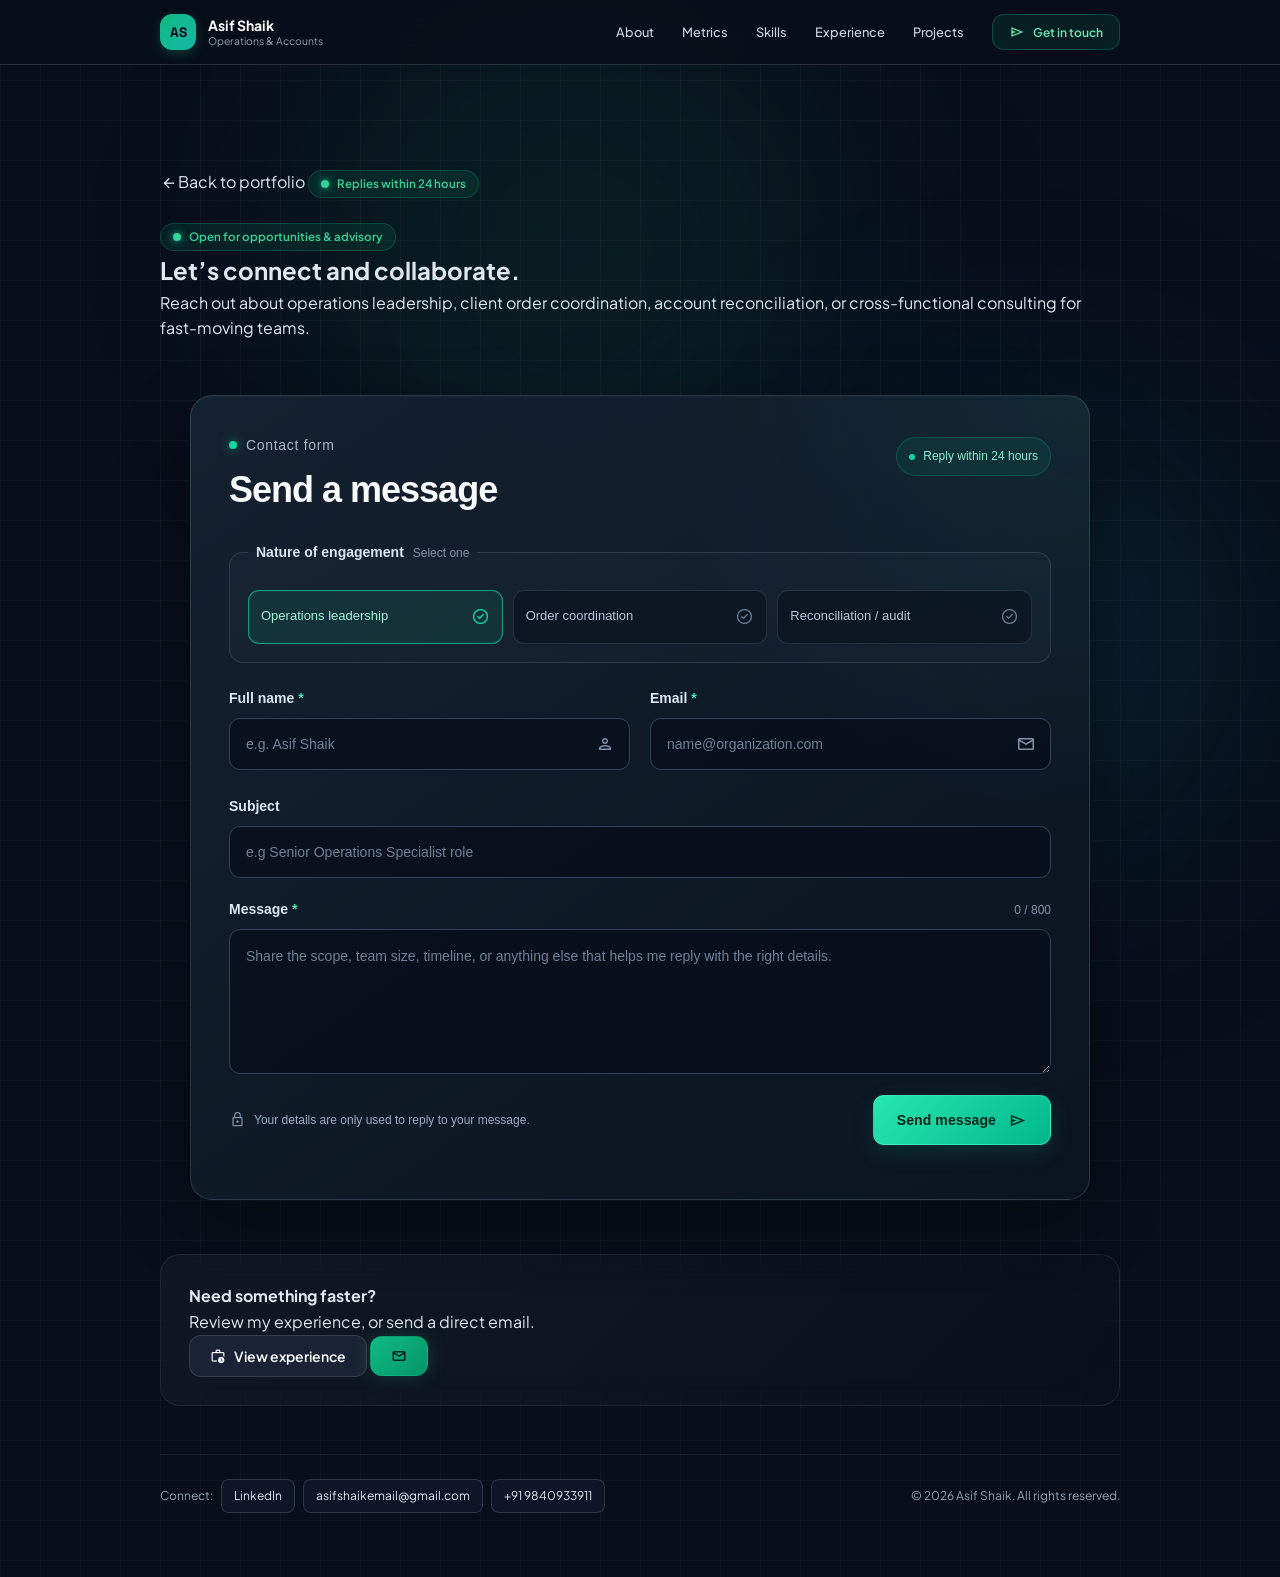
==== commit 843d5ddd: "Fix HTML formatting and restore original content" ====
--- a/contact.html
+++ b/contact.html
@@ -178,11 +178,11 @@
     <footer class="footer">
       <div class="footer__links">
         <span>Connect:</span>
-        <a class="chip-link" href="https://linkedin.com/in/asifshaik4142a816" target="_blank" rel="noopener noreferrer">LinkedIn</a>
+        <a class="chip-link" href="https://www.linkedin.com/in/asif-shaik-4142a816b" target="_blank" rel="noopener noreferrer">LinkedIn</a>
         <a class="chip-link" href="mailto:asifshaikemail@gmail.com">asifshaikemail@gmail.com</a>
         <a class="chip-link" href="tel:+919840933911">+91 9840933911</a>
       </div>
-      <p>&copy; 2026 Asif Shaik (S Mohamed Asif) &bull; Operations &amp; Accounts Specialist. All rights reserved.</p>
+      <p>&copy; 2026 Asif Shaik. All rights reserved.</p>
     </footer>
   </div>
 
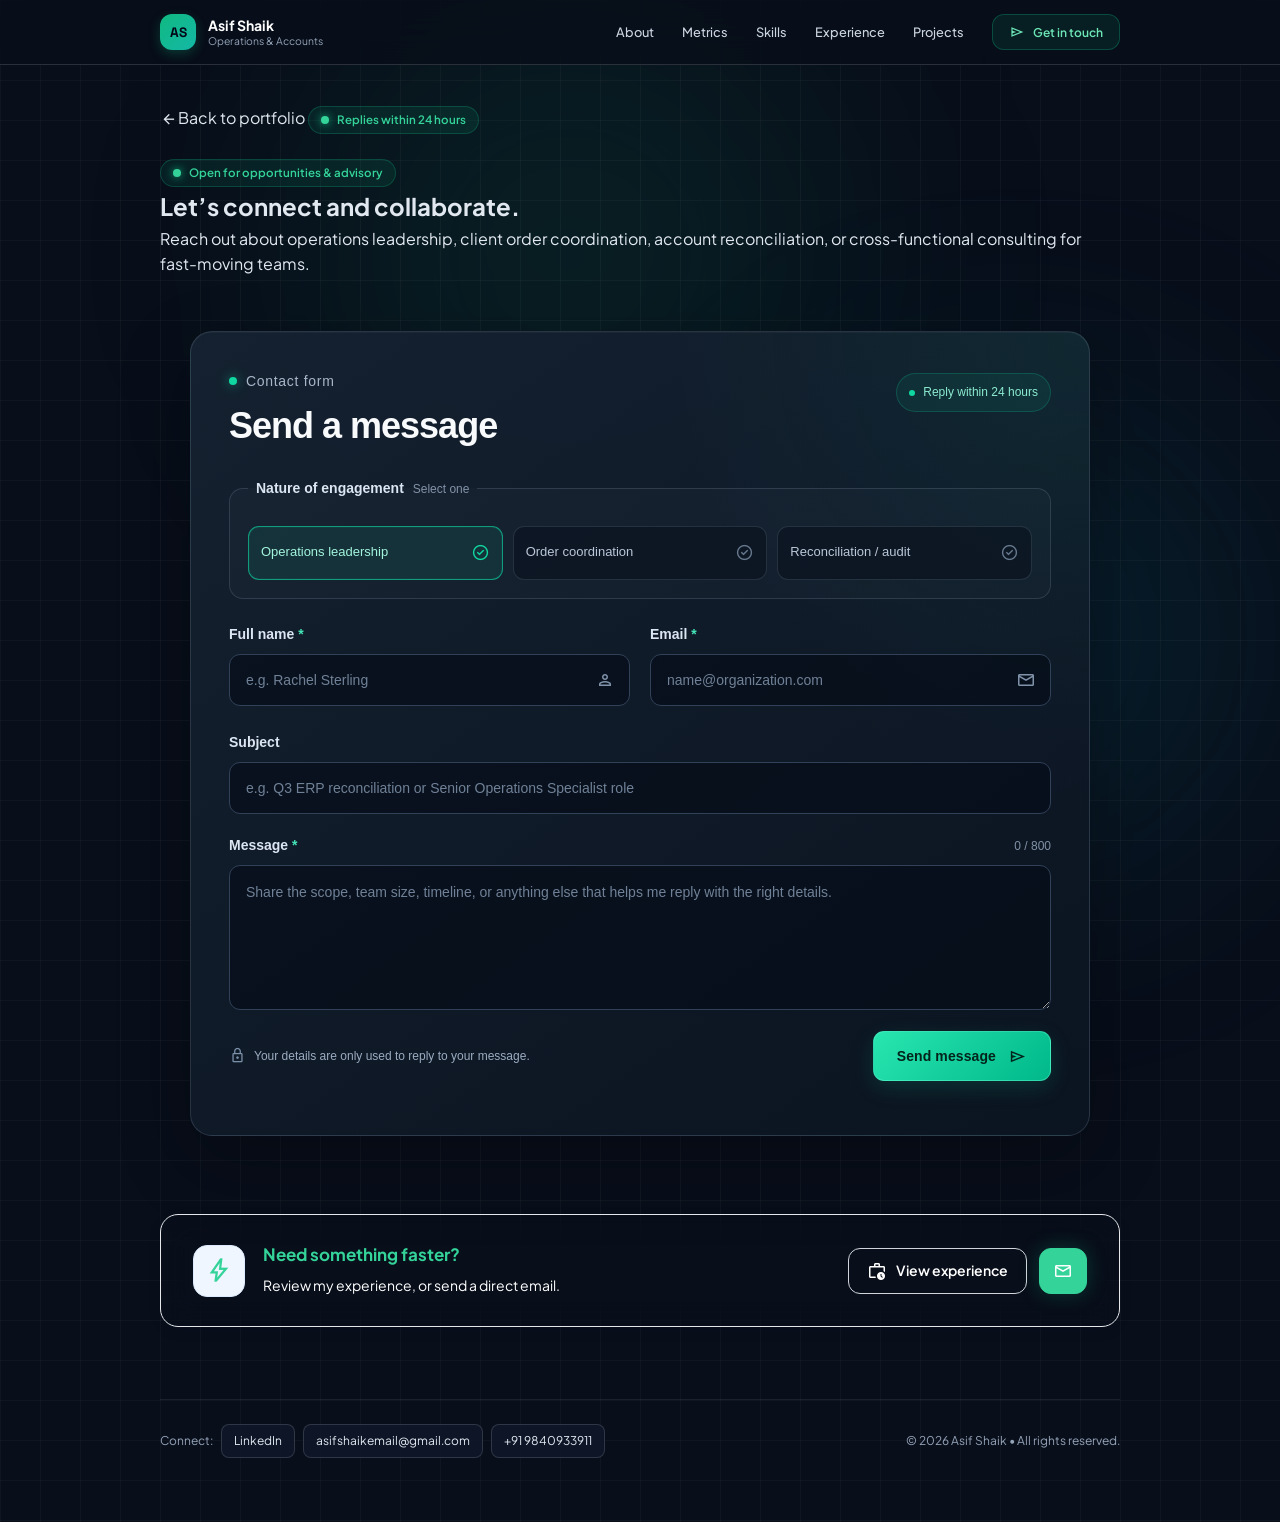
==== commit 63db463a: "Add files via upload" ====
--- a/contact.html
+++ b/contact.html
@@ -1,18 +1,27 @@
 <!DOCTYPE html>
 <html lang="en">
+
 <head>
   <meta charset="utf-8">
   <meta name="viewport" content="width=device-width, initial-scale=1">
   <title>Contact | Asif Shaik – Operations &amp; Accounts Specialist</title>
-  <meta name="description" content="Get in touch with Asif Shaik for operations leadership, order coordination, or reconciliation work.">
+  <meta name="description"
+    content="Get in touch with Asif Shaik for operations leadership, order coordination, or reconciliation work.">
 
   <link rel="preconnect" href="https://fonts.googleapis.com">
   <link rel="preconnect" href="https://fonts.gstatic.com" crossorigin>
-  <link href="https://fonts.googleapis.com/css2?family=Plus+Jakarta+Sans:wght@400;500;600;700;800&family=Space+Grotesk:wght@500;600;700&display=swap" rel="stylesheet">
-  <link href="https://fonts.googleapis.com/css2?family=Material+Symbols+Outlined:wght,FILL@100..700,0..1&display=swap" rel="stylesheet">
+  <link
+    href="https://fonts.googleapis.com/css2?family=Plus+Jakarta+Sans:wght@400;500;600;700;800&family=Space+Grotesk:wght@500;600;700&display=swap"
+    rel="stylesheet">
+  <link href="https://fonts.googleapis.com/css2?family=Material+Symbols+Outlined:wght,FILL@100..700,0..1&display=swap"
+    rel="stylesheet">
   <link rel="stylesheet" href="style.css">
-  <escape><link rel="stylesheet" href="contact_form.css"></escape>
+  <escape>
+    <link rel="stylesheet" href="contact_form.css">
+  </escape>
+  <link rel="stylesheet" href="quick_links.css" />
 </head>
+
 <body>
   <a class="skip-link" href="#main">Skip to content</a>
   <div class="glow glow--emerald" aria-hidden="true"></div>
@@ -87,13 +96,16 @@
             <legend class="field__label">Nature of engagement <span class="field__hint">Select one</span></legend>
             <div class="choices">
               <input type="radio" name="inquiry_type" id="inq-ops" value="Operations Leadership" checked>
-              <label for="inq-ops"><span>Operations leadership</span><span class="material-symbols-outlined" aria-hidden="true">check_circle</span></label>
+              <label for="inq-ops"><span>Operations leadership</span><span class="material-symbols-outlined"
+                  aria-hidden="true">check_circle</span></label>
 
               <input type="radio" name="inquiry_type" id="inq-orders" value="Order Coordination">
-              <label for="inq-orders"><span>Order coordination</span><span class="material-symbols-outlined" aria-hidden="true">check_circle</span></label>
+              <label for="inq-orders"><span>Order coordination</span><span class="material-symbols-outlined"
+                  aria-hidden="true">check_circle</span></label>
 
               <input type="radio" name="inquiry_type" id="inq-accounts" value="Reconciliation / Audit">
-              <label for="inq-accounts"><span>Reconciliation / audit</span><span class="material-symbols-outlined" aria-hidden="true">check_circle</span></label>
+              <label for="inq-accounts"><span>Reconciliation / audit</span><span class="material-symbols-outlined"
+                  aria-hidden="true">check_circle</span></label>
             </div>
           </fieldset>
 
@@ -102,7 +114,8 @@
             <div class="field">
               <label class="field__label" for="fullName">Full name <span class="req" aria-hidden="true">*</span></label>
               <div class="input-wrap">
-                <input id="fullName" name="fullName" type="text" placeholder="e.g. Asif Shaik" autocomplete="name" required>
+                <input id="fullName" name="fullName" type="text" placeholder="e.g. Rachel Sterling" autocomplete="name"
+                  required>
                 <span class="material-symbols-outlined" aria-hidden="true">person</span>
               </div>
               <p class="field__error" id="err-fullName" role="alert"></p>
@@ -111,7 +124,8 @@
             <div class="field">
               <label class="field__label" for="emailAddress">Email <span class="req" aria-hidden="true">*</span></label>
               <div class="input-wrap">
-                <input id="emailAddress" name="emailAddress" type="email" placeholder="name@organization.com" autocomplete="email" required>
+                <input id="emailAddress" name="emailAddress" type="email" placeholder="name@organization.com"
+                  autocomplete="email" required>
                 <span class="material-symbols-outlined" aria-hidden="true">mail</span>
               </div>
               <p class="field__error" id="err-emailAddress" role="alert"></p>
@@ -122,7 +136,8 @@
           <div class="field">
             <label class="field__label" for="subjectInput">Subject</label>
             <div class="input-wrap">
-              <input id="subjectInput" name="subjectInput" type="text" placeholder="e.g Senior Operations Specialist role">
+              <input id="subjectInput" name="subjectInput" type="text"
+                placeholder="e.g. Q3 ERP reconciliation or Senior Operations Specialist role">
             </div>
           </div>
 
@@ -133,7 +148,9 @@
               <span class="counter" id="charCounter" aria-live="off">0 / 800</span>
             </div>
             <div class="input-wrap">
-              <textarea id="messageBody" name="messageBody" rows="5" maxlength="800" placeholder="Share the scope, team size, timeline, or anything else that helps me reply with the right details." required></textarea>
+              <textarea id="messageBody" name="messageBody" rows="5" maxlength="800"
+                placeholder="Share the scope, team size, timeline, or anything else that helps me reply with the right details."
+                required></textarea>
             </div>
             <p class="field__error" id="err-messageBody" role="alert"></p>
           </div>
@@ -145,7 +162,8 @@
           </div>
 
           <div class="form-actions">
-            <p class="privacy"><span class="material-symbols-outlined" aria-hidden="true">lock</span>Your details are only used to reply to your message.</p>
+            <p class="privacy"><span class="material-symbols-outlined" aria-hidden="true">lock</span>Your details are
+              only used to reply to your message.</p>
             <button class="btn btn--primary btn--submit" id="submitBtn" type="submit">
               <span class="btn__label">Send message</span>
               <span class="material-symbols-outlined btn__icon" aria-hidden="true">send</span>
@@ -155,7 +173,7 @@
           <p class="form-status" id="formStatus" role="status" aria-live="polite"></p>
         </form>
 
-    
+
       </section>
 
       <!-- Quick links -->
@@ -168,8 +186,10 @@
           </div>
         </div>
         <div class="quick__actions">
-          <a class="btn btn--secondary" href="index.html#experience"><span class="material-symbols-outlined" aria-hidden="true">work_history</span>View experience</a>
-          <a class="btn btn--primary" href="mailto:asifshaikemail@gmail.com?subject=Direct%20Inquiry"><span class="material-symbols-outlined" aria-hidden="true">mail</span></a>
+          <a class="btn btn--secondary" href="index.html#experience"><span class="material-symbols-outlined"
+              aria-hidden="true">work_history</span>View experience</a>
+          <a class="btn btn--primary" href="mailto:asifshaikemail@gmail.com?subject=Direct%20Inquiry"><span
+              class="material-symbols-outlined" aria-hidden="true">mail</span></a>
         </div>
       </section>
     </main>
@@ -178,17 +198,19 @@
     <footer class="footer">
       <div class="footer__links">
         <span>Connect:</span>
-        <a class="chip-link" href="https://www.linkedin.com/in/asif-shaik-4142a816b" target="_blank" rel="noopener noreferrer">LinkedIn</a>
+        <a class="chip-link" href="https://linkedin.com/in/asifshaik4142a816" target="_blank"
+          rel="noopener noreferrer">LinkedIn</a>
         <a class="chip-link" href="mailto:asifshaikemail@gmail.com">asifshaikemail@gmail.com</a>
         <a class="chip-link" href="tel:+919840933911">+91 9840933911</a>
       </div>
-      <p>&copy; 2026 Asif Shaik. All rights reserved.</p>
+      <p>&copy; 2026 Asif Shaik &bull; All rights reserved.</p>
     </footer>
   </div>
 
   <!-- Success / error toast -->
   <div class="toast" id="toast" role="status" aria-live="polite" hidden>
-    <span class="toast__icon"><span class="material-symbols-outlined" id="toastIcon" aria-hidden="true">check_circle</span></span>
+    <span class="toast__icon"><span class="material-symbols-outlined" id="toastIcon"
+        aria-hidden="true">check_circle</span></span>
     <div>
       <strong id="toastTitle">Message received</strong>
       <p id="toastText">Asif will reply within 24 hours.</p>
@@ -198,4 +220,5 @@
   <script src="script.js"></script>
   <script src="contact.js"></script>
 </body>
-</html>
+
+</html>
--- a/style.css
+++ b/style.css
@@ -73,6 +73,8 @@
   width: 100%;
   max-width: 64rem;
   margin-inline: auto;
+   margin-top: 0 !important;
+    padding-top: 0 !important;
   padding-inline: 1.25rem;
 }
 
@@ -329,6 +331,7 @@
 .hero {
   display: grid;
   gap: 2rem;
+  margin-top: 1.5rem;
   padding-bottom: 2.5rem;
   border-bottom: 1px solid var(--border-strong);
 }
--- a/contact_form.css
+++ b/contact_form.css
@@ -52,6 +52,7 @@
    HEADER
    ========================================= */
 
+
 .form-card__head {
     display: flex;
     align-items: flex-start;
@@ -400,7 +401,6 @@
     display: flex;
     align-items: flex-start;
     gap: 8px;
-    flex: 1 1 230px;
 
     margin: 0;
     color: #9bacc0;
@@ -480,49 +480,6 @@
     color: #a8b6c9;
     font-size: 13px;
     line-height: 1.6;
-}
-
-/* =========================================
-   LOCATION PANEL
-   ========================================= */
-
-.form-card .location-panel {
-    display: flex;
-    align-items: center;
-    justify-content: space-between;
-    flex-wrap: wrap;
-    gap: 12px;
-
-    margin-top: 30px;
-    padding: 18px 20px;
-
-    background: rgba(255, 255, 255, 0.025);
-    border: 1px solid var(--border-color);
-    border-radius: 13px;
-}
-
-.form-card .location-panel > div {
-    display: flex;
-    flex-wrap: wrap;
-    align-items: center;
-    gap: 7px;
-}
-
-.form-card .location-panel .label {
-    color: #91a3b9;
-    font-size: 13px;
-}
-
-.form-card .location-panel strong {
-    color: #e5edf8;
-    font-size: 13px;
-    font-weight: 600;
-}
-
-.form-card .location-panel .coords {
-    color: #7f91a8;
-    font-size: 12px;
-    font-variant-numeric: tabular-nums;
 }
 
 /* =========================================
--- a/quick_links.css
+++ b/quick_links.css
@@ -0,0 +1,252 @@
+
+/* Quick Links Card */
+.card.quick {
+  display: flex;
+  align-items: center;
+  justify-content: space-between;
+  gap: 24px;
+
+  padding: 28px 32px;
+  margin: 24px 0;
+
+  background: transparent;
+  border: 1px solid #e5e7eb;
+  border-radius: 18px;
+
+  box-shadow: 0 4px 16px rgba(15, 23, 42, 0.05);
+
+  transition:
+    box-shadow 0.3s ease,
+    transform 0.3s ease;
+}
+
+.card.quick:hover {
+  box-shadow: 0 10px 28px rgba(15, 23, 42, 0.09);
+  transform: translateY(-2px);
+}
+
+/* Left Content */
+.quick__text {
+  display: flex;
+  align-items: center;
+  gap: 18px;
+
+  min-width: 0;
+}
+
+/* Logo Icon Container */
+.quick__logo {
+  display: flex;
+  align-items: center;
+  justify-content: center;
+
+  flex-shrink: 0;
+  width: 52px;
+  height: 52px;
+
+  background: #eff6ff;
+  border: 1px solid #dbeafe;
+  border-radius: 14px;
+}
+
+.quick__logo::before {
+  content: "bolt";
+  font-family: "Material Symbols Outlined";
+  font-size: 28px;
+  color: #34d399;
+}
+
+/* Heading */
+.quick__text strong {
+  display: block;
+  margin-bottom: 7px;
+
+  color: #34d399;
+  font-size: 17px;
+  font-weight: 700;
+  line-height: 1.4;
+}
+
+/* Description */
+.quick__text p {
+  margin: 0;
+
+  color: white;
+  font-size: 14px;
+  line-height: 1.7;
+}
+
+/* Action Buttons */
+.quick__actions {
+  display: flex;
+  align-items: center;
+  justify-content: flex-end;
+  gap: 12px;
+
+  flex-shrink: 0;
+}
+
+/* General Button Styling */
+.quick__actions .btn {
+  display: inline-flex;
+  align-items: center;
+  justify-content: center;
+  gap: 9px;
+
+  min-height: 46px;
+  padding: 12px 18px;
+
+  border: 1px solid transparent;
+  border-radius: 12px;
+
+  font-family: inherit;
+  font-size: 14px;
+  font-weight: 600;
+  line-height: 1.2;
+  text-decoration: none;
+  white-space: nowrap;
+
+  cursor: pointer;
+
+  transition:
+    background-color 0.25s ease,
+    color 0.25s ease,
+    border-color 0.25s ease,
+    box-shadow 0.25s ease,
+    transform 0.25s ease;
+}
+
+/* Button Icons */
+.quick__actions .btn .material-symbols-outlined {
+  font-size: 20px;
+  line-height: 1;
+}
+
+/* Secondary Button */
+.quick__actions .btn--secondary {
+  color: white;
+  background: transparent;
+  border-color: #d1d5db;
+}
+
+.quick__actions .btn--secondary:hover {
+  color: #34d399;
+  background: transparent;
+  border-color: #34d399;
+  box-shadow: 0 4px 12px rgba(37, 99, 235, 0.08);
+  transform: translateY(-2px);
+}
+
+/* Primary Button */
+.quick__actions .btn--primary {
+  width: 48px;
+  min-width: 48px;
+  height: 46px;
+  padding: 0;
+
+  color: #ffffff;
+  background: #34d399;
+  border-color: #34d399;
+  border-radius: 12px;
+}
+
+.quick__actions .btn--primary:hover {
+  background: #34d399;
+  border-color: #34d399;
+  box-shadow: 0 5px 14px rgba(37, 99, 235, 0.25);
+  transform: translateY(-2px);
+}
+
+/* Keyboard Accessibility */
+.quick__actions .btn:focus-visible {
+  outline: 3px solid rgba(59, 130, 246, 0.4);
+  outline-offset: 3px;
+}
+
+/* Tablet and Mobile */
+@media (max-width: 640px) {
+  .card.quick {
+    flex-direction: column;
+    align-items: stretch;
+    gap: 22px;
+
+    padding: 22px;
+    margin: 18px 0;
+  }
+
+  .quick__text {
+    align-items: flex-start;
+    gap: 14px;
+  }
+
+  .quick__logo {
+    width: 46px;
+    height: 46px;
+    border-radius: 12px;
+  }
+
+  .quick__logo::before {
+    font-size: 25px;
+  }
+
+  .quick__text strong {
+    font-size: 16px;
+    margin-bottom: 5px;
+  }
+
+  .quick__text p {
+    font-size: 13px;
+  }
+
+  .quick__actions {
+    display: grid;
+    grid-template-columns: 1fr 48px;
+    gap: 10px;
+    width: 100%;
+  }
+
+  .quick__actions .btn--secondary {
+    width: 100%;
+    padding: 12px;
+  }
+
+  .quick__actions .btn--primary {
+    width: 48px;
+  }
+}
+
+/* Small Mobile Screens */
+@media (max-width: 380px) {
+  .card.quick {
+    padding: 18px;
+  }
+
+  .quick__text {
+    gap: 11px;
+  }
+
+  .quick__text strong {
+    font-size: 15px;
+  }
+
+  .quick__text p {
+    font-size: 12px;
+  }
+
+  .quick__actions .btn {
+    font-size: 13px;
+  }
+}
+
+/* Reduced Motion Accessibility */
+@media (prefers-reduced-motion: reduce) {
+  .card.quick,
+  .quick__actions .btn {
+    transition: none;
+  }
+
+  .card.quick:hover,
+  .quick__actions .btn:hover {
+    transform: none;
+  }
+}
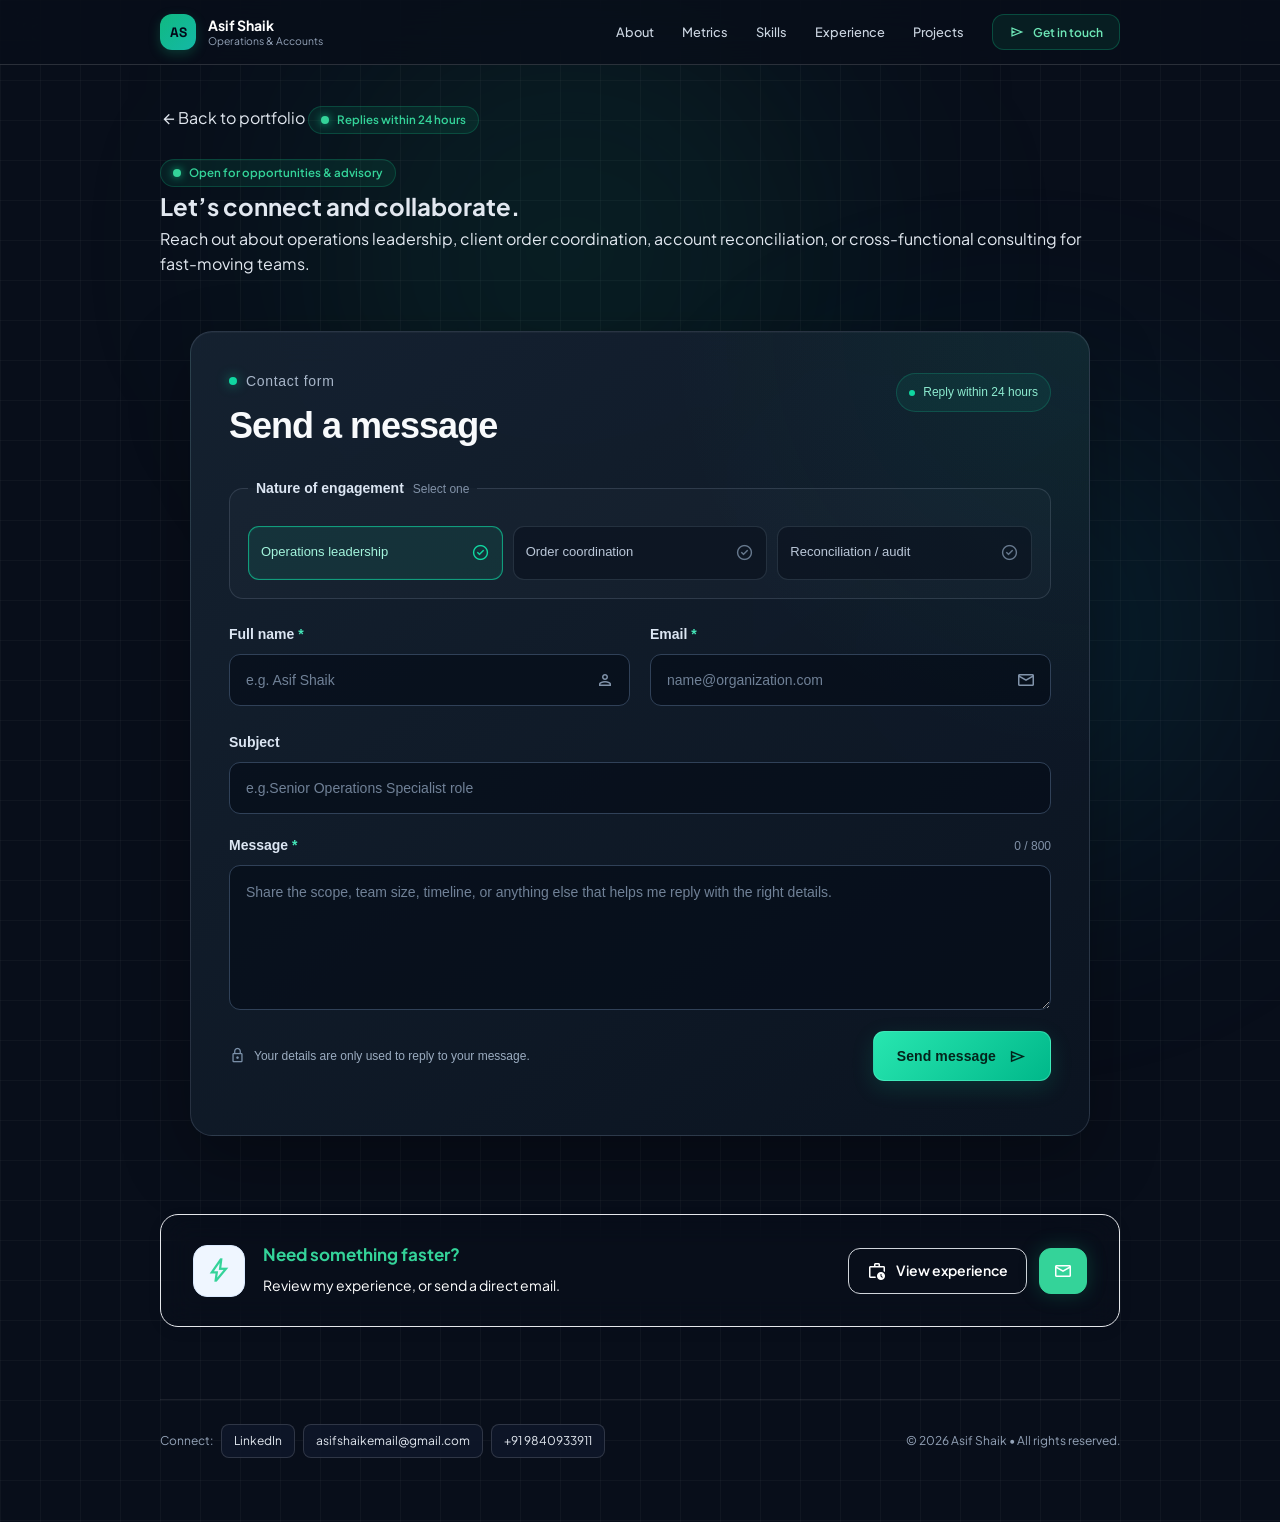
==== commit d069c386: "Refactor contact.html structure and content" ====
--- a/contact.html
+++ b/contact.html
@@ -114,7 +114,7 @@
             <div class="field">
               <label class="field__label" for="fullName">Full name <span class="req" aria-hidden="true">*</span></label>
               <div class="input-wrap">
-                <input id="fullName" name="fullName" type="text" placeholder="e.g. Rachel Sterling" autocomplete="name"
+                <input id="fullName" name="fullName" type="text" placeholder="e.g. Asif Shaik" autocomplete="name"
                   required>
                 <span class="material-symbols-outlined" aria-hidden="true">person</span>
               </div>
@@ -137,7 +137,7 @@
             <label class="field__label" for="subjectInput">Subject</label>
             <div class="input-wrap">
               <input id="subjectInput" name="subjectInput" type="text"
-                placeholder="e.g. Q3 ERP reconciliation or Senior Operations Specialist role">
+                placeholder="e.g.Senior Operations Specialist role">
             </div>
           </div>
 
@@ -221,4 +221,4 @@
   <script src="contact.js"></script>
 </body>
 
-</html>+</html>
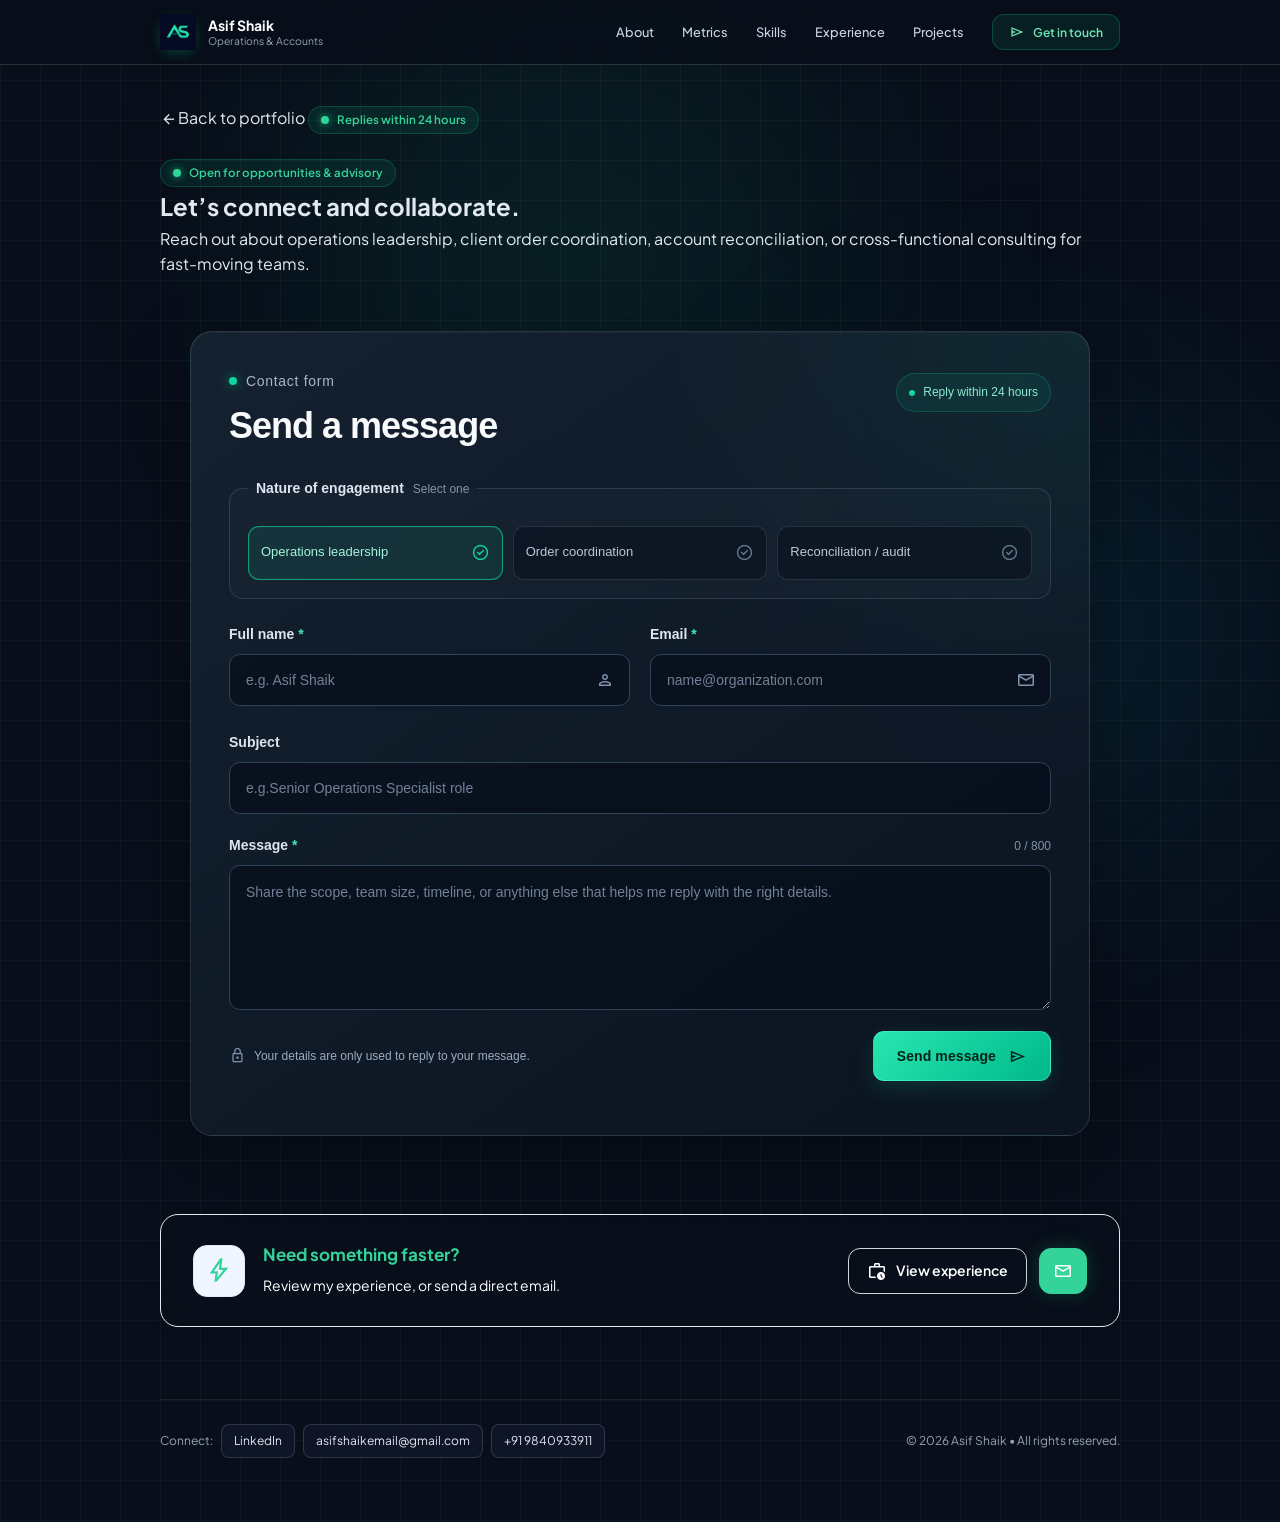
==== commit 97e43167: "Add image to navbar and refine HTML structure Updated the contact.html file to include an image in t" ====
--- a/contact.html
+++ b/contact.html
@@ -31,7 +31,9 @@
   <nav class="navbar" aria-label="Main">
     <div class="navbar__inner container">
       <a class="brand" href="index.html">
-        <span class="brand__logo">AS</span>
+        <span class="brand__logo"><img src="AS.jpg" width: 80px;
+  height: auto;
+  object-fit: contain;></span>
         <span class="brand__text">
           <strong>Asif Shaik</strong>
           <small>Operations &amp; Accounts</small>
@@ -198,7 +200,7 @@
     <footer class="footer">
       <div class="footer__links">
         <span>Connect:</span>
-        <a class="chip-link" href="https://linkedin.com/in/asifshaik4142a816" target="_blank"
+        <a class="chip-link" href="https://www.linkedin.com/in/asif-shaik-4142a816b" target="_blank"
           rel="noopener noreferrer">LinkedIn</a>
         <a class="chip-link" href="mailto:asifshaikemail@gmail.com">asifshaikemail@gmail.com</a>
         <a class="chip-link" href="tel:+919840933911">+91 9840933911</a>
